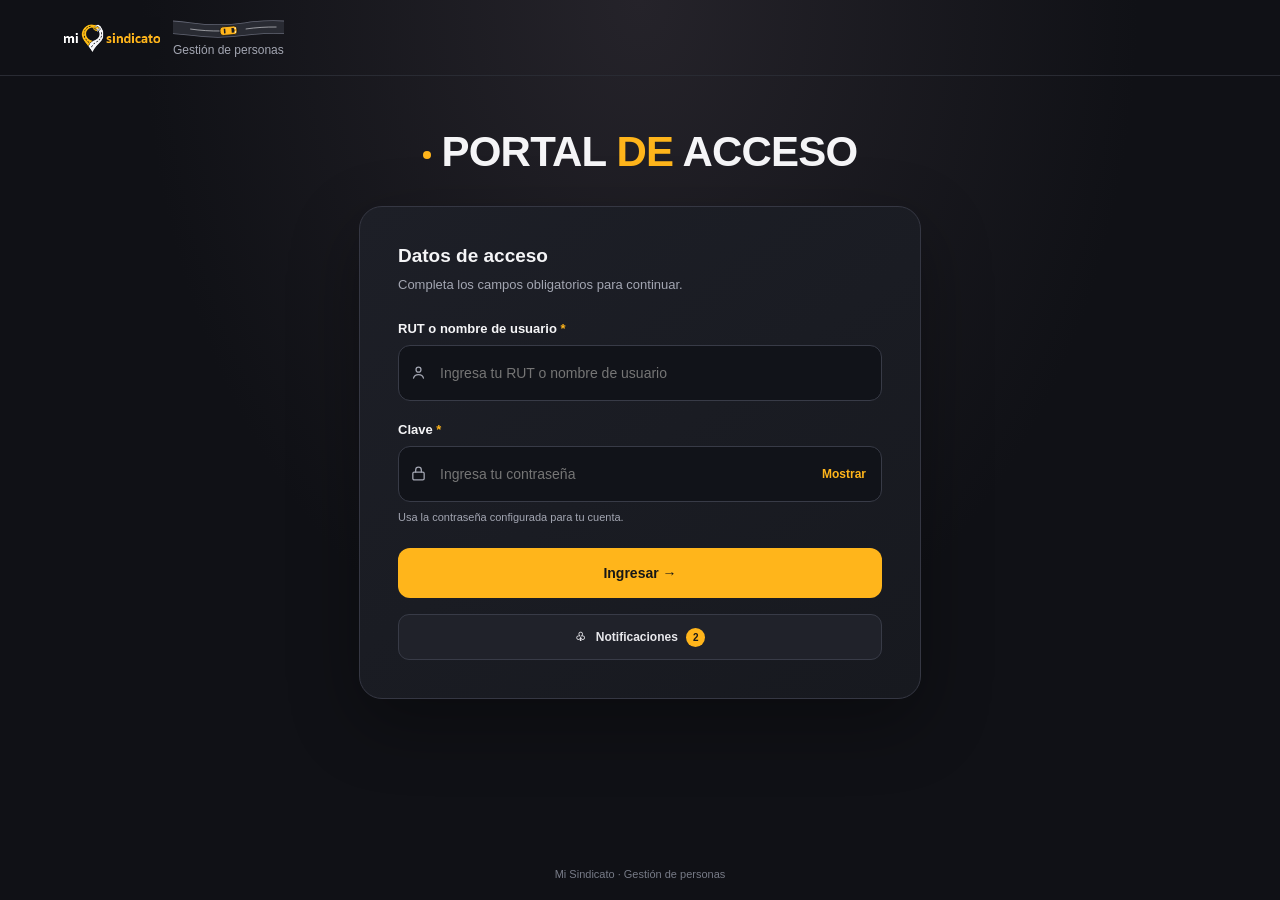
==== index.html @ 50554170 "Conecta Mi Sindicato con Supabase Auth y prepara servicio privado de imágenes" ====
<!DOCTYPE html>
<html lang="es">
<head>
  <meta charset="UTF-8">
  <meta name="viewport" content="width=device-width, initial-scale=1.0">
  <meta name="theme-color" content="#101116">
  <link rel="icon" type="image/png" sizes="64x64" href="IMG/mi-sindicato-favicon.png">
  <title>Portal de acceso | Mi Sindicato</title>

  <style>
    :root {
      --bg: #101116;
      --panel: #191b22;
      --panel-2: #22252e;
      --border: #343743;
      --yellow: #ffb51b;
      --yellow-hover: #ffc443;
      --text: #f5f5f7;
      --muted: #a3a6b2;
      --danger: #ff5b63;
      --green: #35c987;
      --radius: 18px;
    }

    * {
      box-sizing: border-box;
    }

    body {
      margin: 0;
      min-height: 100vh;
      background:
        radial-gradient(ellipse at 50% 0%, #25232a 0%, transparent 55%),
        var(--bg);
      color: var(--text);
      font-family: Inter, "Segoe UI", Arial, sans-serif;
      display: flex;
      flex-direction: column;
    }

    button, input {
      font: inherit;
    }

    button {
      cursor: pointer;
    }

    button:focus-visible,
    input:focus-visible,
    .option:focus-visible {
      outline: 2px solid var(--yellow);
      outline-offset: 3px;
    }

    .topbar {
      width: 100%;
      min-height: 76px;
      padding: 16px clamp(18px, 5vw, 64px);
      border-bottom: 1px solid #292b33;
      display: flex;
      align-items: center;
      justify-content: space-between;
      gap: 18px;
    }

    .brand {
      display: flex;
      align-items: center;
      gap: 13px;
    }

    .brand-mark {
      display: block;
      width: auto;
      height: 42px;
      max-width: 120px;
      object-fit: contain;
      flex-shrink: 0;
    }

    .brand-title {
      margin: 0;
      font-size: 15px;
      font-weight: 800;
      letter-spacing: .5px;
    }

    .brand-motion {
      display: grid;
      width: max-content;
      gap: 3px;
      text-align: center;
    }

    .brand-road {
      display: block;
      contain: inline-size;
      width: 100%;
      height: auto;
      aspect-ratio: 144 / 28;
    }

    .brand-motion .brand-subtitle {
      margin: 0;
      white-space: nowrap;
    }

    .brand-subtitle {
      margin: 5px 0 0;
      color: var(--muted);
      font-size: 12px;
    }

    .environment {
      display: flex;
      align-items: center;
      gap: 8px;
      color: var(--muted);
      font-size: 12px;
    }

    .environment-dot {
      width: 8px;
      height: 8px;
      background: var(--yellow);
      border-radius: 50%;
    }

    .admin-button {
      padding: 8px 12px;
      border: 1px solid #4b4028;
      border-radius: 9px;
      background: #2c261b;
      color: var(--yellow);
      font-size: 12px;
      font-weight: 800;
      transition: background .15s, border-color .15s;
    }

    .admin-button:hover {
      background: #3a301f;
      border-color: var(--yellow);
    }

    .leader-button {
      padding: 8px 12px;
      border: 1px solid #383b47;
      border-radius: 9px;
      background: #20222a;
      color: #e7e7eb;
      font-size: 12px;
      font-weight: 800;
      transition: background .15s, border-color .15s;
    }

    .leader-button:hover { background: #2a2d36; border-color: #656979; }

    .access-button {
      padding: 8px 12px;
      border: 1px solid #383b47;
      border-radius: 9px;
      background: #20222a;
      color: #e7e7eb;
      font-size: 12px;
      font-weight: 800;
      transition: background .15s, border-color .15s;
    }

    .access-button:hover {
      background: #2b2e38;
      border-color: #626573;
    }

    main {
      width: 100%;
      max-width: 1050px;
      padding: 52px 20px 36px;
      margin: 0 auto;
      flex: 1;
      display: flex;
      flex-direction: column;
      align-items: center;
    }

    .intro {
      text-align: center;
      margin-bottom: 30px;
    }

    .eyebrow {
      color: var(--yellow);
      text-transform: uppercase;
      letter-spacing: 2px;
      font-size: 11px;
      font-weight: 800;
      margin-bottom: 13px;
    }

    h1 {
      font-size: clamp(25px, 6vw, 42px);
      line-height: 1.15;
      margin: 0;
      letter-spacing: -.8px;
    }

    .title-accent { color: var(--yellow); }
    .intro .environment-dot { display: inline-block; vertical-align: middle; }

    .intro p {
      max-width: 470px;
      margin: 13px auto 0;
      color: var(--muted);
      line-height: 1.6;
      font-size: 14px;
    }

    .login-card {
      width: 100%;
      max-width: 562px;
      padding: clamp(22px, 5.5vw, 38px);
      background: linear-gradient(145deg, #1d1f27, #17191f);
      border: 1px solid #353743;
      border-radius: 23px;
      box-shadow: 0 24px 70px #0005;
    }

    .card-heading {
      margin-bottom: 26px;
    }

    .card-heading h2 {
      margin: 0;
      font-size: 19px;
    }

    .card-heading p {
      margin: 8px 0 0;
      color: var(--muted);
      font-size: 13px;
      line-height: 1.5;
    }

    .field {
      margin-bottom: 21px;
    }

    .field-label {
      display: flex;
      justify-content: space-between;
      align-items: center;
      gap: 8px;
      margin-bottom: 9px;
      font-size: 13px;
      font-weight: 700;
    }

    .required {
      color: var(--yellow);
    }

    .control {
      width: 100%;
      min-height: 49px;
      background: #111319;
      color: var(--text);
      border: 1px solid #383b47;
      border-radius: 12px;
      transition: border-color .18s, box-shadow .18s;
    }

    .control:focus-within,
    .control:focus {
      border-color: var(--yellow);
      box-shadow: 0 0 0 3px #ffb51b18;
      outline: none;
    }

    .picker {
      position: relative;
    }

    .picker-trigger {
      width: 100%;
      min-height: 49px;
      padding: 0 13px;
      display: flex;
      align-items: center;
      justify-content: space-between;
      gap: 10px;
      text-align: left;
      border: 1px solid #383b47;
      border-radius: 12px;
      background: #111319;
      color: var(--text);
    }

    .picker-trigger:hover {
      border-color: #656978;
    }

    .picker-trigger[aria-expanded="true"] {
      border-color: var(--yellow);
      border-radius: 12px 12px 0 0;
    }

    .field-icon {
      display: grid;
      place-items: center;
      flex-shrink: 0;
      color: var(--muted);
    }

    .field-icon svg {
      display: block;
      width: 17px;
      height: 17px;
      fill: none;
      stroke: currentColor;
      stroke-width: 1.8;
      stroke-linecap: round;
      stroke-linejoin: round;
    }

    .picker-trigger .picker-value {
      flex: 1;
    }

    .picker-value {
      overflow: hidden;
      text-overflow: ellipsis;
      white-space: nowrap;
      font-size: 13px;
    }

    .placeholder {
      color: #858895;
    }

    .picker-actions {
      display: flex;
      align-items: center;
      gap: 10px;
      flex-shrink: 0;
      color: var(--muted);
    }

    .clear-btn {
      width: 23px;
      height: 23px;
      border: 0;
      border-radius: 6px;
      background: #30323c;
      color: #e4e4e7;
      display: none;
      align-items: center;
      justify-content: center;
      font-size: 16px;
    }

    .clear-btn.visible {
      display: flex;
    }

    .picker-menu {
      position: absolute;
      z-index: 20;
      top: calc(100% - 1px);
      left: 0;
      right: 0;
      background: #191b22;
      border: 1px solid var(--yellow);
      border-radius: 0 0 12px 12px;
      padding: 10px;
      box-shadow: 0 18px 30px #0006;
    }

    .picker-menu[hidden] {
      display: none;
    }

    .picker-search {
      width: 100%;
      height: 40px;
      padding: 0 11px;
      margin-bottom: 7px;
      background: #101116;
      border: 1px solid #393c47;
      border-radius: 8px;
      color: var(--text);
      outline: none;
      font-size: 13px;
    }

    .picker-search:focus {
      border-color: var(--yellow);
    }

    .options-list {
      max-height: 190px;
      overflow-y: auto;
    }

    .option {
      display: flex;
      align-items: center;
      justify-content: space-between;
      gap: 12px;
      width: 100%;
      padding: 11px 10px;
      border: 0;
      border-radius: 8px;
      color: var(--text);
      background: transparent;
      text-align: left;
      font-size: 13px;
    }

    .option:hover,
    .option[aria-selected="true"] {
      background: #2b2d36;
    }

    .option[aria-selected="true"]::after {
      content: "✓";
      color: var(--yellow);
      font-weight: 800;
    }

    .option small {
      display: block;
      color: var(--muted);
      font-size: 11px;
      margin-top: 4px;
    }

    .empty-options {
      padding: 17px 10px;
      color: var(--muted);
      font-size: 12px;
      text-align: center;
    }

    .password-wrap {
      display: flex;
      align-items: center;
      padding-right: 6px;
    }

    .password-wrap > .field-icon {
      margin-left: 11px;
    }

    .password-wrap input {
      flex: 1;
      min-width: 0;
      height: 54px;
      padding: 0 13px;
      color: var(--text);
      background: transparent;
      border: 0;
      outline: none;
      font-size: 14px;
    }

    .password-wrap input:focus-visible {
      outline: none;
    }

    .show-password {
      flex-shrink: 0;
      padding: 8px 9px;
      color: var(--yellow);
      background: transparent;
      border: 0;
      border-radius: 7px;
      font-size: 12px;
      font-weight: 700;
    }

    .show-password:hover {
      background: #ffb51b14;
    }

    .helper {
      margin-top: 7px;
      color: var(--muted);
      font-size: 11px;
      line-height: 1.5;
    }

    .message {
      display: none;
      padding: 12px 13px;
      margin: 0 0 17px;
      border-radius: 10px;
      font-size: 12px;
      line-height: 1.5;
    }

    .message.visible {
      display: block;
    }

    .message.error {
      color: #ffb5b9;
      background: #4b2028;
      border: 1px solid #75333b;
    }

    .message.success {
      color: #a7f3d0;
      background: #153b2d;
      border: 1px solid #24654c;
    }

    .continue-btn {
      width: 100%;
      min-height: 50px;
      margin-top: 2px;
      border: 0;
      border-radius: 12px;
      background: var(--yellow);
      color: #171717;
      font-weight: 900;
      font-size: 14px;
      transition: transform .15s, background .15s;
    }

    .continue-btn:hover {
      background: var(--yellow-hover);
      transform: translateY(-1px);
    }

    .continue-btn:active {
      transform: translateY(0);
    }

    .secondary-actions {
      display: grid;
      grid-template-columns: 1fr;
      gap: 12px;
      margin-top: 16px;
    }

    .secondary-btn {
      position: relative;
      min-height: 46px;
      padding: 9px;
      border: 1px solid #383b47;
      border-radius: 11px;
      background: #20222a;
      color: #e7e7eb;
      font-size: 12px;
      font-weight: 700;
    }

    .secondary-btn:hover {
      background: #2b2e38;
      border-color: #626573;
    }

    .notification-count {
      display: inline-grid;
      place-items: center;
      min-width: 19px;
      height: 19px;
      margin-left: 5px;
      padding: 0 5px;
      background: var(--yellow);
      color: #191919;
      border-radius: 20px;
      font-size: 10px;
      font-weight: 900;
    }

    .prototype-note {
      display: flex;
      gap: 10px;
      margin-top: 23px;
      padding: 12px;
      border: 1px solid #4b4028;
      background: #2c261b;
      border-radius: 11px;
      color: #e8d5ae;
      font-size: 11px;
      line-height: 1.6;
    }

    .prototype-note strong {
      color: var(--yellow);
    }

    footer {
      padding: 20px;
      text-align: center;
      color: #777b87;
      font-size: 11px;
    }

    .modal-backdrop {
      position: fixed;
      z-index: 100;
      inset: 0;
      padding: 20px;
      display: grid;
      place-items: center;
      background: #000a;
      backdrop-filter: blur(5px);
    }

    .modal-backdrop[hidden] {
      display: none;
    }

    .modal {
      width: 100%;
      max-width: 490px;
      max-height: min(80vh, 620px);
      overflow: auto;
      background: #191b22;
      border: 1px solid #3a3d48;
      border-radius: 19px;
      box-shadow: 0 24px 80px #0008;
    }

    .modal-header {
      display: flex;
      align-items: center;
      justify-content: space-between;
      gap: 15px;
      padding: 21px 22px;
      border-bottom: 1px solid #343743;
    }

    .modal-title-group {
      display: flex;
      align-items: center;
      gap: 10px;
      min-width: 0;
    }

    .modal-header h2 {
      margin: 0;
      font-size: 18px;
    }

    .modal-icon {
      width: 44px;
      height: 44px;
      flex-shrink: 0;
      display: grid;
      place-items: center;
      border-radius: 12px;
      background: var(--yellow);
    }

    .modal-icon[hidden] {
      display: none;
    }

    .modal-icon svg {
      width: 22px;
      height: 22px;
      fill: none;
      stroke: #171717;
      stroke-width: 2;
      stroke-linecap: round;
      stroke-linejoin: round;
    }

    .admin-login-form .field-label {
      display: block;
      margin-bottom: 7px;
    }

    .admin-login-form .admin-control-wrap {
      display: flex;
      align-items: center;
      gap: 9px;
      padding: 0 11px;
    }

    .admin-field-icon {
      display: grid;
      place-items: center;
      flex-shrink: 0;
      color: var(--muted);
    }

    .admin-field-icon svg {
      width: 17px;
      height: 17px;
      fill: none;
      stroke: currentColor;
      stroke-width: 1.8;
      stroke-linecap: round;
      stroke-linejoin: round;
    }

    .admin-input {
      width: 100%;
      min-width: 0;
      height: 47px;
      padding: 0 2px;
      border: 0;
      outline: none;
      background: transparent;
      color: var(--text);
      font: inherit;
      font-size: 14px;
    }

    .admin-input::placeholder {
      color: var(--yellow);
    }

    .admin-input:focus-visible {
      outline: none;
    }

    .admin-login-form .continue-btn {
      margin-top: 0;
      background: var(--yellow);
      color: #171717;
    }

    .admin-login-form .continue-btn:hover {
      background: var(--yellow-hover);
    }

    .modal-close {
      width: 34px;
      height: 34px;
      border: 1px solid #3d404b;
      background: #252731;
      color: white;
      border-radius: 9px;
      font-size: 20px;
    }

    .modal-body {
      padding: 20px 22px 24px;
    }

    .modal-item {
      padding: 15px 0;
      border-bottom: 1px solid #30323c;
    }

    .modal-item:last-child {
      border-bottom: 0;
    }

    .modal-item strong {
      display: block;
      font-size: 13px;
      margin-bottom: 6px;
    }

    .modal-item p {
      margin: 0;
      color: var(--muted);
      font-size: 12px;
      line-height: 1.6;
    }

    .tag {
      display: inline-block;
      margin-top: 8px;
      padding: 4px 8px;
      border-radius: 5px;
      background: #302a1c;
      color: var(--yellow);
      font-size: 10px;
    }

    .modal-empty {
      color: var(--muted);
      text-align: center;
      padding: 25px 10px;
      font-size: 13px;
      line-height: 1.6;
    }

    @media (max-width: 540px) {
      .topbar {
        min-height: 68px;
        padding: 12px 16px;
      }

      .brand-mark {
        height: 36px;
        max-width: 102px;
      }

      .brand-title {
        font-size: 12px;
      }

      .brand-subtitle {
        font-size: 10px;
      }

      .environment {
        margin-left: auto;
        font-size: 10px;
      }

      .topbar {
        flex-wrap: wrap;
      }

      .access-button,
      .admin-button,
      .leader-button {
        padding: 7px 9px;
        font-size: 10px;
      }

      main {
        padding: 37px 14px 25px;
      }

      .intro {
        margin-bottom: 23px;
      }

      .login-card {
        padding: 23px 18px;
        border-radius: 18px;
      }

      .secondary-actions {
        gap: 8px;
      }

      .secondary-btn {
        font-size: 11px;
      }

      .modal-backdrop { padding: 10px; }
      .modal { max-height: 92dvh; border-radius: 15px; }
      .modal-header { padding: 16px; }
      .modal-header h2 { font-size: 16px; }
      .modal-body { padding: 16px; }
      .picker-menu { max-height: min(48dvh, 320px); }
      .options-list { max-height: min(38dvh, 250px); }
    }

    @media (max-width: 380px) {
      .topbar { gap: 10px; padding-right: 11px; padding-left: 11px; }
      .brand { gap: 8px; }
      .brand-mark { height: 32px; max-width: 86px; }
      .environment { width: 100%; justify-content: flex-start; flex-wrap: wrap; gap: 7px; }
      .environment > span:nth-child(2) { margin-right: auto; }
      .access-button, .admin-button, .leader-button { padding: 7px 8px; font-size: 9px; }
      main { padding-right: 10px; padding-left: 10px; }
      .login-card { padding: 20px 14px; }
      .card-heading h2 { font-size: 17px; }
      .secondary-actions { flex-wrap: wrap; }
      .secondary-btn { flex: 1 1 120px; }
      .admin-login-form .admin-control-wrap { min-width: 0; }
    }

    @media (prefers-reduced-motion: reduce) {
      *,
      *::before,
      *::after {
        scroll-behavior: auto !important;
        transition: none !important;
      }
    }
  </style>
</head>

<body>
  <header class="topbar">
    <div class="brand">
      <img class="brand-mark" src="IMG/mi-sindicato-header.png" alt="Mi Sindicato">
      <div>
        <div class="brand-motion">
          <img class="brand-road" src="IMG/mi-sindicato-road.svg" alt="">
          <p class="brand-subtitle">Gestión de personas</p>
        </div>
      </div>
    </div>

  </header>

  <main>
    <section class="intro">
      <h1><span class="environment-dot" aria-hidden="true"></span> PORTAL <span class="title-accent">DE</span> ACCESO</h1>
    </section>

    <section class="login-card" aria-labelledby="login-title">
      <div class="card-heading">
        <h2 id="login-title">Datos de acceso</h2>
        <p>Completa los campos obligatorios para continuar.</p>
      </div>

      <form id="loginForm" novalidate>
        <div class="field">
          <label class="field-label" for="username">
            <span>RUT o nombre de usuario <span class="required">*</span></span>
          </label>
          <div class="control password-wrap">
            <span class="field-icon" aria-hidden="true"><svg viewBox="0 0 24 24"><circle cx="12" cy="8" r="3.5"></circle><path d="M5 20c.8-3.2 3.2-5 7-5s6.2 1.8 7 5"></path></svg></span>
            <input id="username" name="username" type="text" placeholder="Ingresa tu RUT o nombre de usuario" autocomplete="username" required>
          </div>
        </div>
        <div class="field">
          <label class="field-label" for="password">
            <span>Clave <span class="required">*</span></span>
          </label>

          <div class="control password-wrap">
            <span class="field-icon" aria-hidden="true"><svg viewBox="0 0 24 24"><rect x="4" y="10" width="16" height="11" rx="2"></rect><path d="M8 10V7a4 4 0 0 1 8 0v3"></path></svg></span>
            <input
              id="password"
              name="password"
              type="password"
              placeholder="Ingresa tu contraseña"
              autocomplete="current-password"
              required
            >
            <button
              class="show-password"
              type="button"
              id="togglePassword"
              aria-pressed="false"
            >Mostrar</button>
          </div>
          <div class="helper">
            Usa la contraseña configurada para tu cuenta.
          </div>
        </div>

        <div class="message" id="formMessage"
             role="status" aria-live="polite"></div>

        <button type="submit" class="continue-btn">
          Ingresar <span aria-hidden="true">→</span>
        </button>
      </form>

      <div class="secondary-actions">
        <button type="button" class="secondary-btn" id="notificationsButton">
          ♧ &nbsp; Notificaciones
          <span class="notification-count" id="notificationCount">2</span>
        </button>
      </div>

    </section>
  </main>

  <footer>
    Mi Sindicato · Gestión de personas
  </footer>

  <div class="modal-backdrop" id="modalBackdrop" hidden>
    <section
      class="modal"
      role="dialog"
      aria-modal="true"
      aria-labelledby="modalTitle"
    >
      <header class="modal-header">
        <div class="modal-title-group">
          <span class="modal-icon" id="modalIcon" hidden aria-hidden="true">
            <svg viewBox="0 0 24 24"><rect x="4" y="10" width="16" height="11" rx="2"></rect><path d="M8 10V7a4 4 0 0 1 8 0v3"></path></svg>
          </span>
          <h2 id="modalTitle">Información</h2>
        </div>
        <button class="modal-close" type="button"
                id="modalClose" aria-label="Cerrar ventana">×</button>
      </header>
      <div class="modal-body" id="modalBody"></div>
    </section>
  </div>

  <script src="cloud-portal.js"></script>
  <script>
    if (location.protocol === 'file:') {
      for (const source of ['local-api.js', 'local-view.js', 'local-mode.js']) {
        document.write('<script src="' + source + '"><\/script>');
      }
    }
  </script>
  <script>
    "use strict";

    const notificationItems = [
      {
        title: "Panel de notificaciones",
        description:
          "Este espacio mostrará avisos de mantenimiento, tareas " +
          "pendientes y comunicaciones de la sede."
      },
      {
        title: "Conexión pendiente",
        description:
          "Las notificaciones reales estarán disponibles al integrar " +
          "el sistema con el servidor."
      }
    ];

    const $ = id => document.getElementById(id);

    function showMessage(type, message) {
      const element = $("formMessage");
      element.className = "message";

      if (!message) {
        element.textContent = "";
        return;
      }

      element.classList.add("visible", type);
      element.textContent = message;
    }

    $("togglePassword").addEventListener("click", () => {
      const input = $("password");
      const button = $("togglePassword");
      const showing = input.type === "text";

      input.type = showing ? "password" : "text";
      button.textContent = showing ? "Mostrar" : "Ocultar";
      button.setAttribute("aria-pressed", String(!showing));
    });

    $("loginForm").addEventListener("submit", async event => {
      event.preventDefault();
      const username = $("username");
      const password = $("password");
      const button = event.currentTarget.querySelector('button[type="submit"]');

      if (!username.value.trim() || !password.value) {
        showMessage("error", "Completa el RUT o usuario y la clave.");
        (username.value.trim() ? password : username).focus();
        return;
      }
      showMessage("", "");
      button.disabled = true;
      try {
        if (window.LocalDemo) {
          const result = await LocalDemo.request('login', { username: username.value, password: password.value });
          LocalDemo.navigate(result.destination);
          return;
        }
        if (window.CloudPortal) {
          const result = await CloudPortal.request('login', { username: username.value, password: password.value });
          CloudPortal.navigate(result.destination);
          return;
        }
        const response = await fetch("/api/login", {
          method: "POST",
          headers: { "Content-Type": "application/json" },
          body: JSON.stringify({
            username: username.value,
            password: password.value,
            slug: window.location.pathname.replace(/^\/|\/$/g, "").replace(/^index\.html$/, "")
          })
        });
        const result = await response.json();
        if (!response.ok) {
          showMessage("error", result.error);
          return;
        }
        window.location.assign(result.destination);
      } catch {
        showMessage("error", "No se pudo conectar con el servidor de Mi Sindicato.");
      } finally {
        button.disabled = false;
      }
    });
    function openModal(title, items) {
      $("modalTitle").textContent = title;
      $("modalIcon").hidden = true;
      $("modalBackdrop").querySelector(".modal").classList.remove("admin-mode");
      const body = $("modalBody");
      body.replaceChildren();

      if (!items.length) {
        const empty = document.createElement("div");
        empty.className = "modal-empty";
        empty.textContent = "No hay elementos para mostrar.";
        body.appendChild(empty);
      } else {
        items.forEach(item => {
          const row = document.createElement("div");
          row.className = "modal-item";

          const heading = document.createElement("strong");
          heading.textContent = item.title;

          const description = document.createElement("p");
          description.textContent = item.description;

          row.append(heading, description);

          const tag = document.createElement("span");
          tag.className = "tag";
          tag.textContent = "DATOS DE DEMOSTRACIÓN";
          row.appendChild(tag);

          body.appendChild(row);
        });
      }

      $("modalBackdrop").hidden = false;
      $("modalClose").focus();
    }

    function closeModal() {
      $("modalBackdrop").hidden = true;
      $("modalIcon").hidden = true;
      $("modalBackdrop").querySelector(".modal").classList.remove("admin-mode");
    }

    $("notificationsButton").addEventListener("click", () => {
      openModal("Notificaciones", notificationItems);
    });

    $("modalClose").addEventListener("click", closeModal);

    $("modalBackdrop").addEventListener("click", event => {
      if (event.target === $("modalBackdrop")) {
        closeModal();
      }
    });

    document.addEventListener("keydown", event => {
      if (event.key === "Escape") {
        closeModal();
      }
    });

  </script>
</body>
</html>
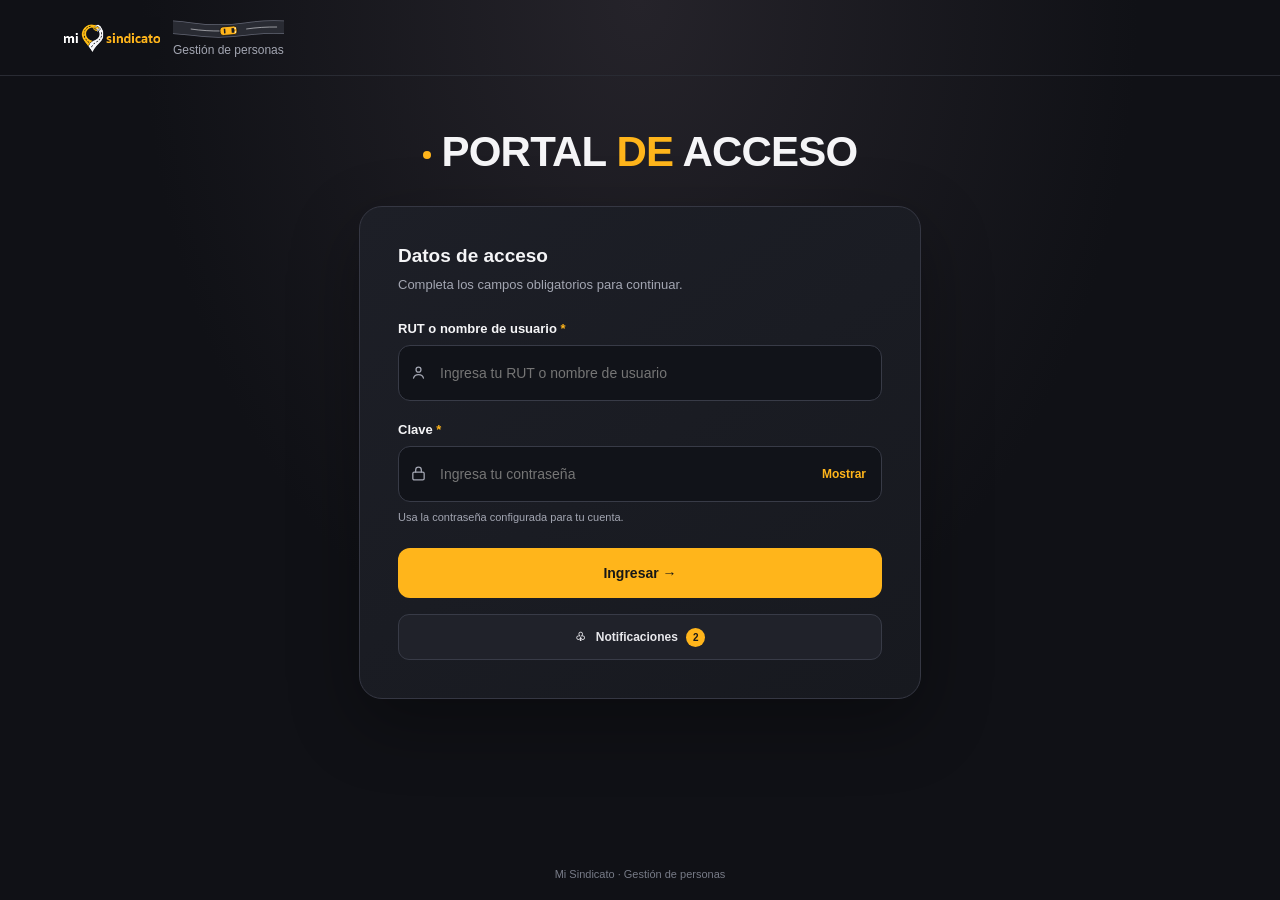
==== commit a3f4d9c7: "Simplifica el QR de TOTP y actualiza la versión del cliente" ====
--- a/index.html
+++ b/index.html
@@ -980,7 +980,7 @@
     </section>
   </div>
 
-  <script src="cloud-portal.js"></script>
+  <script src="cloud-portal.js?v=20261122-qr2"></script>
   <script>
     if (location.protocol === 'file:') {
       for (const source of ['local-api.js', 'local-view.js', 'local-mode.js']) {
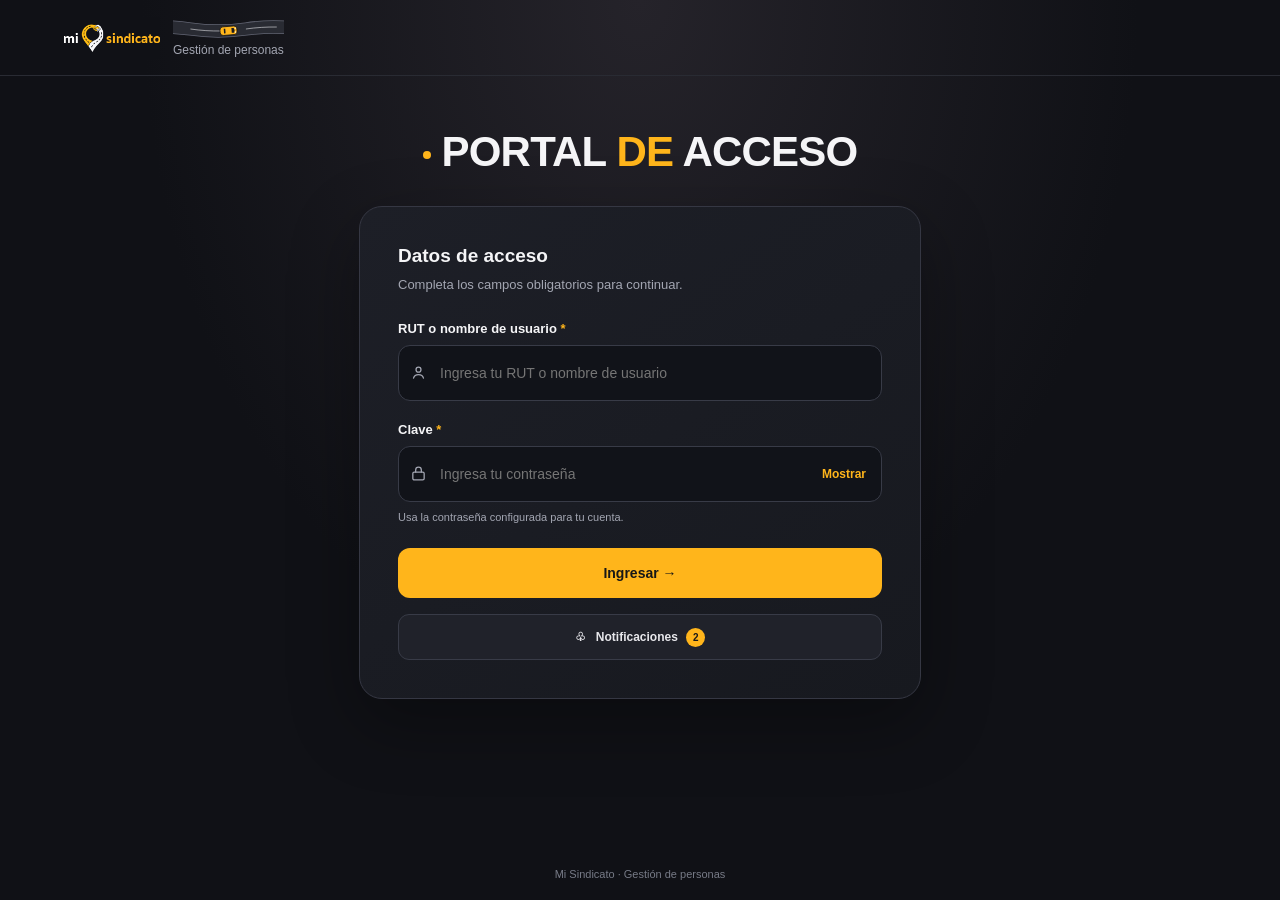
==== commit 1d8ad067: "Actualiza la versión del cliente para los accesos separados" ====
--- a/index.html
+++ b/index.html
@@ -980,7 +980,7 @@
     </section>
   </div>
 
-  <script src="cloud-portal.js?v=20261122-qr2"></script>
+  <script src="cloud-portal.js?v=20261122-cuentas"></script>
   <script>
     if (location.protocol === 'file:') {
       for (const source of ['local-api.js', 'local-view.js', 'local-mode.js']) {
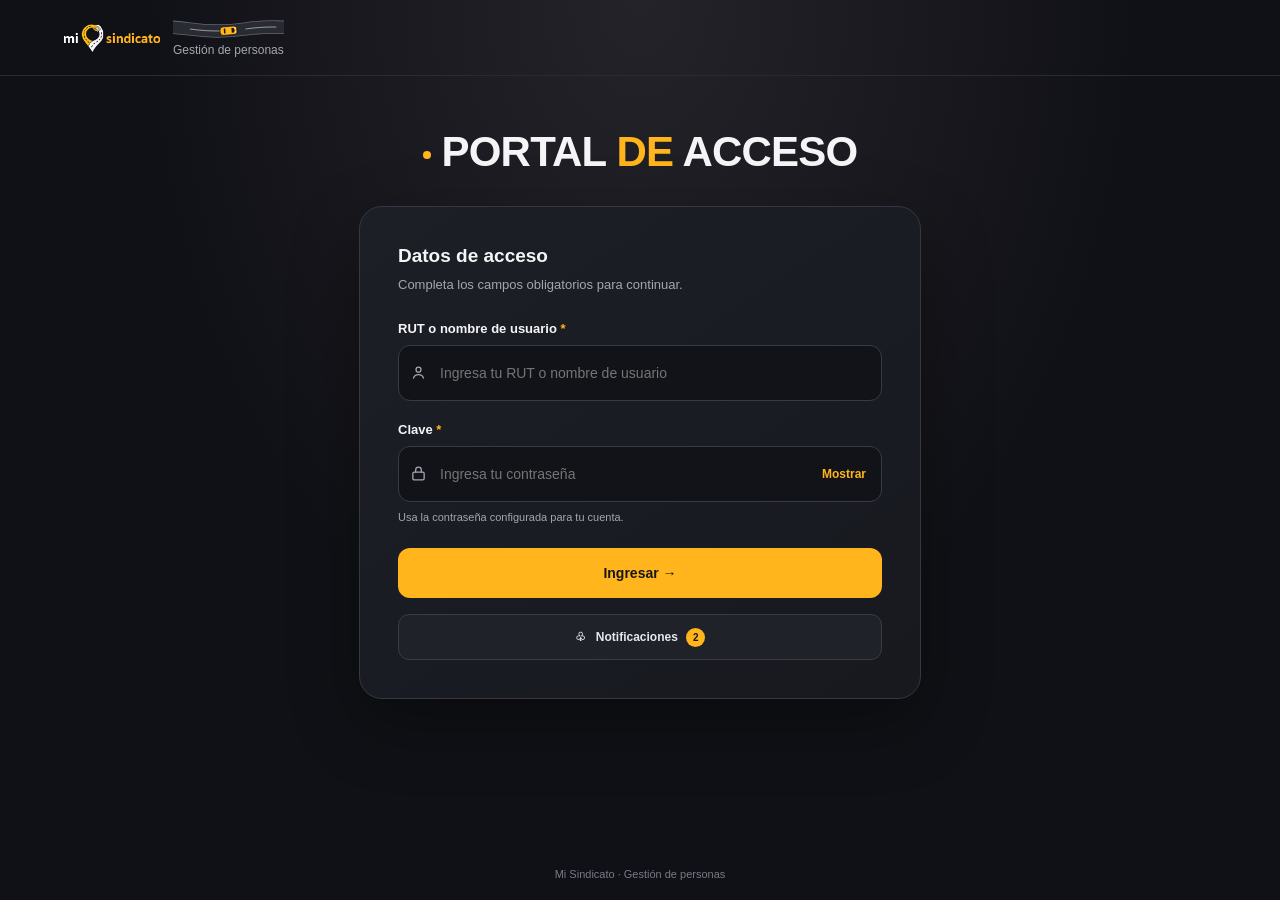
==== commit 418a88c8: "Conserva y renueva la sesión al cambiar la contraseña temporal" ====
--- a/index.html
+++ b/index.html
@@ -980,7 +980,7 @@
     </section>
   </div>
 
-  <script src="cloud-portal.js?v=20261122-cuentas"></script>
+  <script src="cloud-portal.js?v=20261122-sesion"></script>
   <script>
     if (location.protocol === 'file:') {
       for (const source of ['local-api.js', 'local-view.js', 'local-mode.js']) {
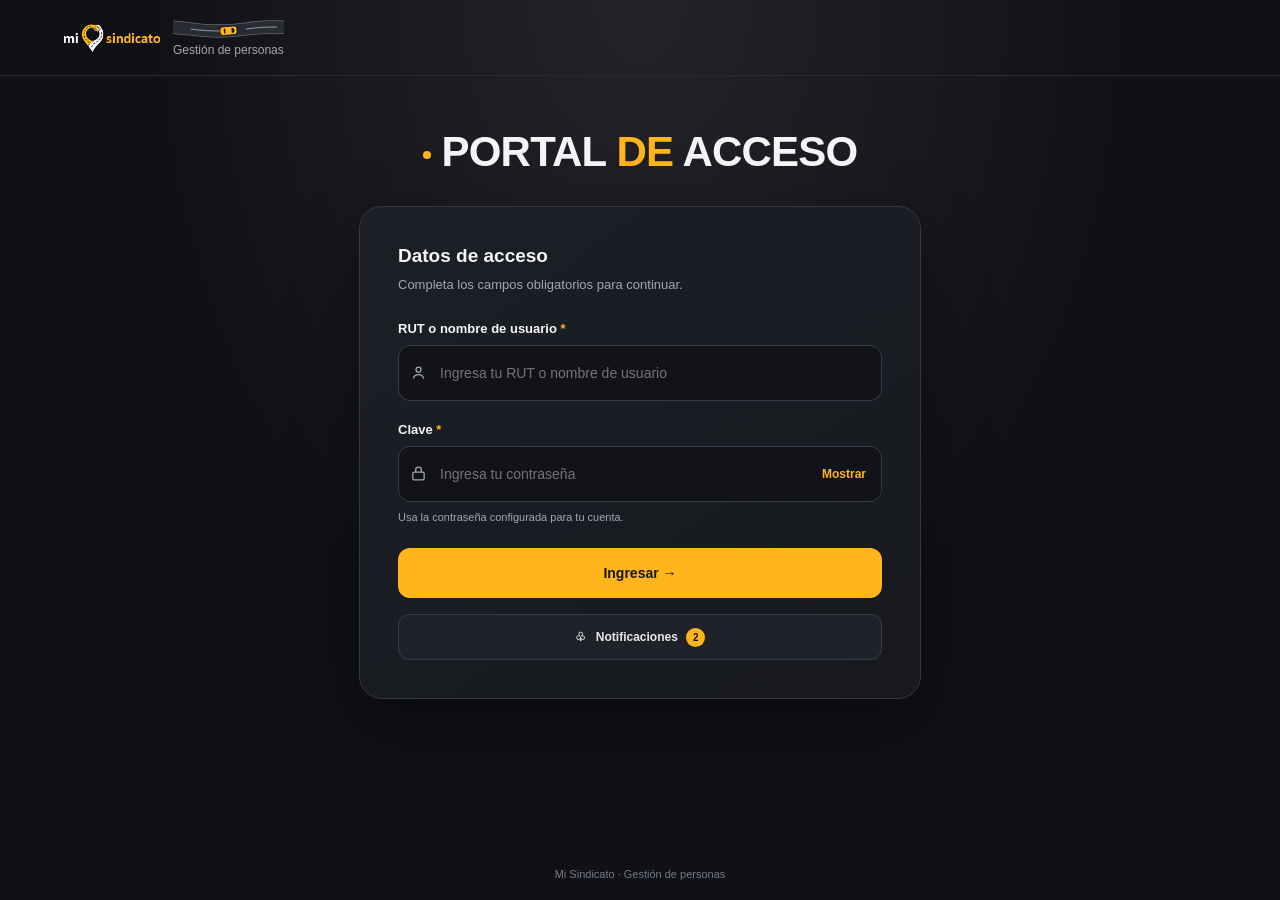
==== commit ab072434: "Acelera paneles, pagina directorios y optimiza carga de fotos" ====
--- a/index.html
+++ b/index.html
@@ -980,7 +980,7 @@
     </section>
   </div>
 
-  <script src="cloud-portal.js?v=20261122-sesion"></script>
+  <script src="cloud-portal.js?v=20261122-rapido"></script>
   <script>
     if (location.protocol === 'file:') {
       for (const source of ['local-api.js', 'local-view.js', 'local-mode.js']) {
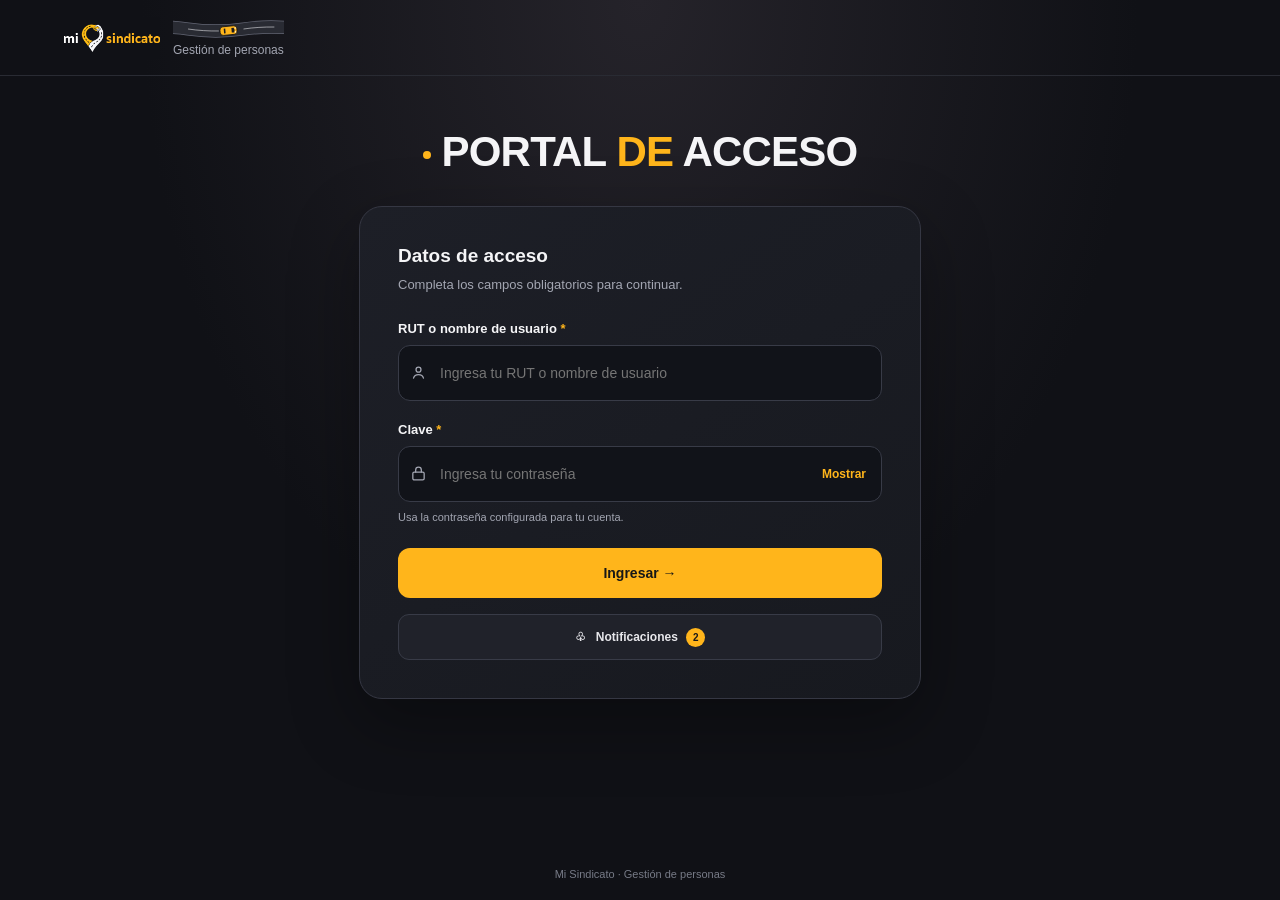
==== commit a7a2626f: "Crea app Flutter de Mi Sindicato exclusiva para el perfil de socio" ====
--- a/index.html
+++ b/index.html
@@ -980,7 +980,7 @@
     </section>
   </div>
 
-  <script src="cloud-portal.js?v=20261122-rapido"></script>
+  <script src="cloud-portal.js?v=20261122-app"></script>
   <script>
     if (location.protocol === 'file:') {
       for (const source of ['local-api.js', 'local-view.js', 'local-mode.js']) {
